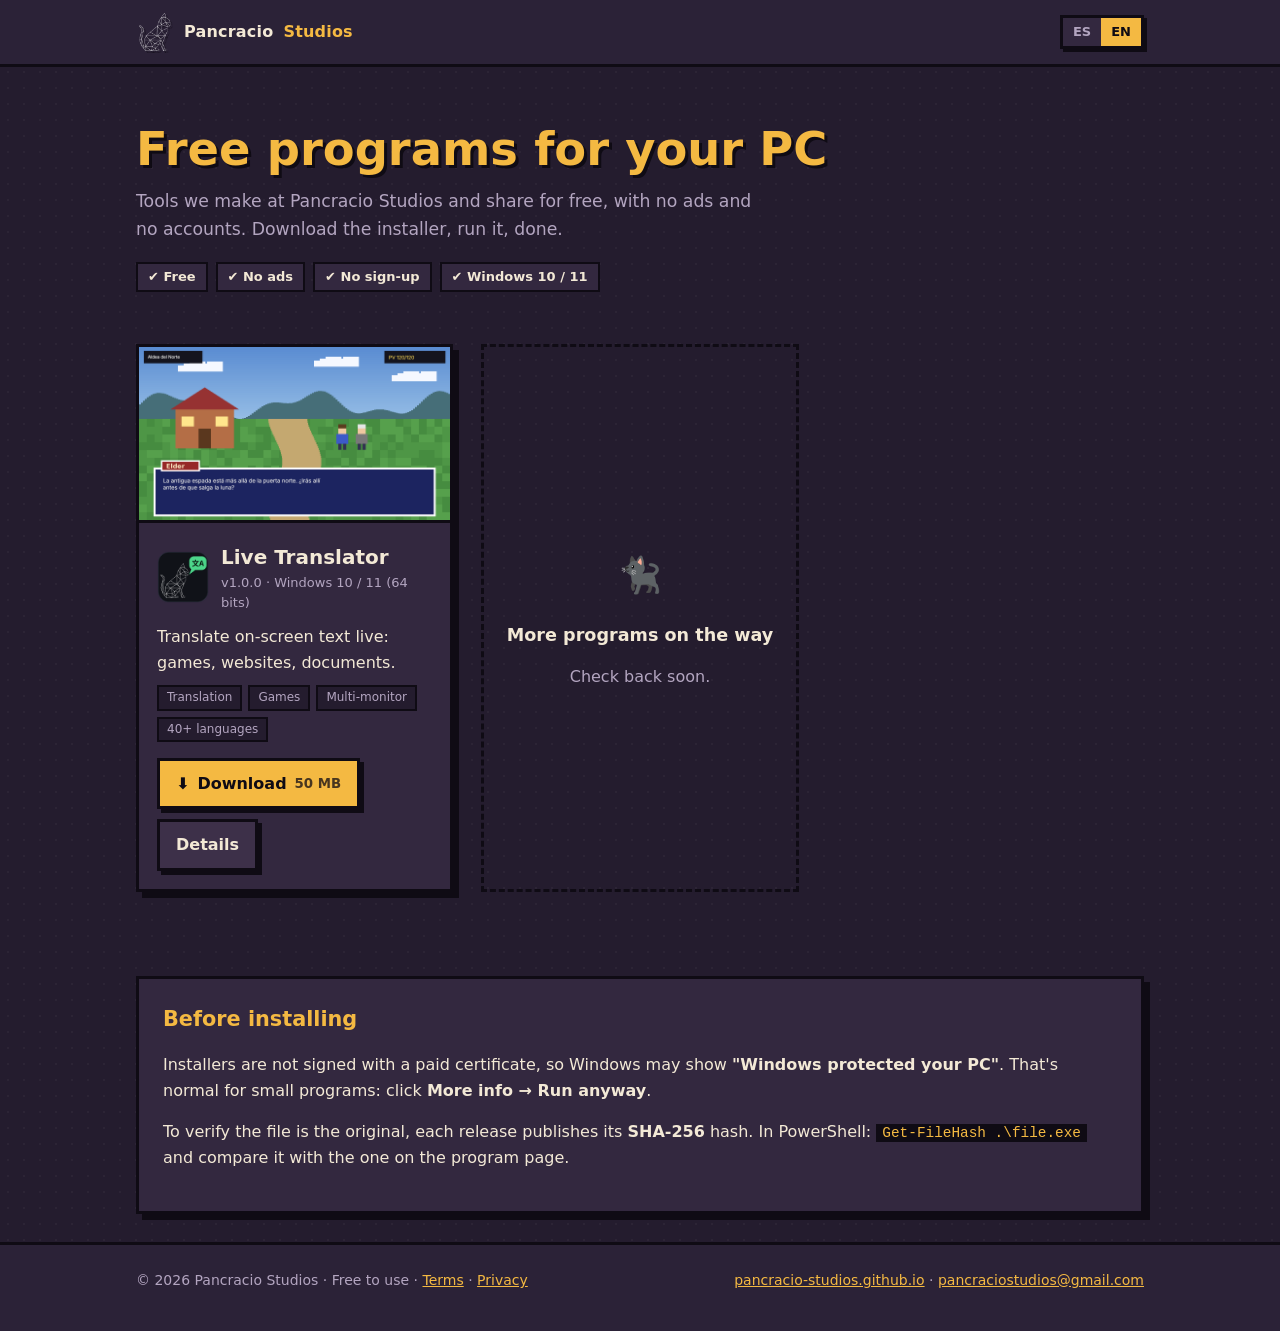
==== index.html @ 1ffad832 "Catálogo de programas y Live Translator 1.0.0 - Página del catálogo (ES/EN) que se arma desde catalo" ====
<!doctype html>
<html lang="es" data-lang="es">
<head>
<meta charset="utf-8">
<meta name="viewport" content="width=device-width, initial-scale=1">
<title>Pancracio Studios · Programas gratis</title>
<meta name="description" content="Programas gratuitos para Windows hechos por Pancracio Studios. Free Windows programs by Pancracio Studios.">
<meta property="og:title" content="Pancracio Studios · Programas gratis">
<meta property="og:description" content="Programas gratuitos para Windows. Free Windows programs.">
<meta property="og:image" content="programs/live-translator/img/despues.png">
<link rel="icon" href="assets/img/favicon.png">
<link rel="stylesheet" href="assets/css/site.css">
</head>
<body>
<header class="top">
  <div class="wrap">
    <a class="brand" href="./"><img src="assets/img/pancracio-logo.png" alt="">Pancracio <span>Studios</span></a>
    <div class="spacer"></div>
    <div class="lang" role="group" aria-label="Idioma / Language">
      <button type="button" data-set="es" aria-pressed="true">ES</button>
      <button type="button" data-set="en" aria-pressed="false">EN</button>
    </div>
  </div>
</header>

<main class="wrap">
  <section class="hero">
    <h1>
      <span lang="es">Programas gratis para tu PC</span>
      <span lang="en">Free programs for your PC</span>
    </h1>
    <p>
      <span lang="es">Herramientas que hacemos en Pancracio Studios y compartimos sin costo, sin anuncios y sin cuentas. Descarga el instalador, ábrelo y listo.</span>
      <span lang="en">Tools we make at Pancracio Studios and share for free, with no ads and no accounts. Download the installer, run it, done.</span>
    </p>
    <div class="pills">
      <span class="pill">✔ <span lang="es">Gratis</span><span lang="en">Free</span></span>
      <span class="pill">✔ <span lang="es">Sin anuncios</span><span lang="en">No ads</span></span>
      <span class="pill">✔ <span lang="es">Sin registro</span><span lang="en">No sign-up</span></span>
      <span class="pill">✔ Windows 10 / 11</span>
    </div>
  </section>

  <div id="catalog" class="grid" aria-live="polite">
    <noscript><p class="note">Activa JavaScript para ver el catálogo, o entra directo a <a href="programs/live-translator/">Live Translator</a>.</p></noscript>
  </div>

  <section class="section">
    <h2><span lang="es">Antes de instalar</span><span lang="en">Before installing</span></h2>
    <div lang="es">
      <p>Los instaladores no están firmados con un certificado de pago, así que Windows puede mostrar <b>«Windows protegió tu PC»</b>. Es normal en programas pequeños: haz clic en <b>Más información → Ejecutar de todas formas</b>.</p>
      <p>Si quieres comprobar que el archivo es el original, cada versión publica su huella <b>SHA-256</b>. En PowerShell: <code>Get-FileHash .\archivo.exe</code> y compárala con la de la página del programa.</p>
    </div>
    <div lang="en">
      <p>Installers are not signed with a paid certificate, so Windows may show <b>"Windows protected your PC"</b>. That's normal for small programs: click <b>More info → Run anyway</b>.</p>
      <p>To verify the file is the original, each release publishes its <b>SHA-256</b> hash. In PowerShell: <code>Get-FileHash .\file.exe</code> and compare it with the one on the program page.</p>
    </div>
  </section>
</main>

<footer>
  <div class="wrap">
    <span>© 2026 Pancracio Studios · <span lang="es">Uso gratuito</span><span lang="en">Free to use</span> · <a href="https://github.com/pancracio-studios/pancraciostudios-projects/blob/main/LICENSE.md"><span lang="es">Términos</span><span lang="en">Terms</span></a> · <a href="https://github.com/pancracio-studios/pancraciostudios-projects/blob/main/PRIVACY.md"><span lang="es">Privacidad</span><span lang="en">Privacy</span></a></span>
    <span><a href="https://pancracio-studios.github.io/">pancracio-studios.github.io</a> · <a href="mailto:pancraciostudios@gmail.com">pancraciostudios@gmail.com</a></span>
  </div>
</footer>
<script src="assets/js/site.js"></script>
</body>
</html>
---- assets/css/site.css ----
/* Pancracio Studios · catálogo de programas */
:root {
  --bg: #241c2e;
  --bg2: #2b2237;
  --panel: #33283f;
  --panel2: #3d3049;
  --fg: #f3e9d6;
  --dim: #b3a5c0;
  --gold: #f4b942;
  --ink: #0f0b14;
  --ok: #4cd68a;
  --radius: 0;
  --shadow: 6px 6px 0 var(--ink);
  --mono: ui-monospace, "Cascadia Code", Consolas, monospace;
}

* { box-sizing: border-box; }
html { -webkit-text-size-adjust: 100%; }
body {
  margin: 0;
  background: var(--bg);
  background-image: radial-gradient(rgba(255, 255, 255, 0.035) 1px, transparent 1px);
  background-size: 16px 16px;
  color: var(--fg);
  font: 16px/1.6 system-ui, "Segoe UI", sans-serif;
}
a { color: var(--gold); }
a:hover { color: #ffd27a; }
img { max-width: 100%; display: block; }
code, kbd { font-family: var(--mono); font-size: 0.9em; background: var(--ink); padding: 1px 6px; color: var(--gold); }
kbd { border-bottom: 2px solid #4a3d58; }

.wrap { max-width: 1040px; margin: 0 auto; padding: 0 16px; }

/* Idiomas: se muestra solo el elegido */
html[data-lang="es"] [lang="en"]:not(html),
html[data-lang="en"] [lang="es"]:not(html) { display: none !important; }

/* Encabezado */
.top { border-bottom: 3px solid var(--ink); background: var(--bg2); position: sticky; top: 0; z-index: 10; }
.top .wrap { display: flex; align-items: center; gap: 12px; min-height: 64px; }
.brand { display: flex; align-items: center; gap: 10px; text-decoration: none; color: var(--fg); font-weight: 800; letter-spacing: 0.2px; }
.brand img { width: 38px; height: 38px; object-fit: contain; filter: drop-shadow(2px 2px 0 var(--ink)); }
.brand span { color: var(--gold); }
.spacer { flex: 1; }
.lang { display: flex; border: 3px solid var(--ink); box-shadow: 3px 3px 0 var(--ink); }
.lang button {
  font: inherit; font-weight: 700; font-size: 13px; padding: 4px 10px; cursor: pointer;
  background: var(--panel); color: var(--dim); border: 0;
}
.lang button[aria-pressed="true"] { background: var(--gold); color: var(--ink); }

/* Portada */
.hero { padding: 56px 0 24px; }
.hero h1 { font-size: clamp(1.9rem, 5vw, 2.9rem); line-height: 1.15; margin: 0 0 12px; color: var(--gold); text-shadow: 3px 3px 0 var(--ink); }
.hero p { color: var(--dim); max-width: 640px; margin: 0; font-size: 1.08rem; }
.pills { display: flex; flex-wrap: wrap; gap: 8px; margin-top: 18px; }
.pill { font-size: 13px; font-weight: 700; padding: 3px 10px; background: var(--panel); border: 2px solid var(--ink); color: var(--fg); }

/* Tarjetas del catálogo */
.grid { display: grid; grid-template-columns: repeat(auto-fill, minmax(300px, 1fr)); gap: 28px; padding: 28px 0 56px; }
.card {
  background: var(--panel); border: 3px solid var(--ink); box-shadow: var(--shadow);
  display: flex; flex-direction: column; transition: transform 0.12s, box-shadow 0.12s;
}
.card:hover { transform: translate(-2px, -2px); box-shadow: 8px 8px 0 var(--ink); }
.card .shot { aspect-ratio: 16 / 9; overflow: hidden; border-bottom: 3px solid var(--ink); background: var(--ink); }
.card .shot img { width: 100%; height: 100%; object-fit: cover; }
.card .body { padding: 18px; display: flex; flex-direction: column; gap: 10px; flex: 1; }
.card .head { display: flex; gap: 12px; align-items: center; }
.card .head img { width: 52px; height: 52px; }
.card h2 { margin: 0; font-size: 1.25rem; }
.meta { color: var(--dim); font-size: 13px; }
.tags { display: flex; flex-wrap: wrap; gap: 6px; }
.tag { font-size: 12px; padding: 1px 8px; background: var(--bg); border: 2px solid var(--ink); color: var(--dim); }
.card p { margin: 0; }
.card.soon { border-style: dashed; box-shadow: none; background: transparent; align-items: center; justify-content: center; text-align: center; min-height: 260px; color: var(--dim); }
.card.soon:hover { transform: none; box-shadow: none; }
.card.soon b { display: block; color: var(--fg); font-size: 1.1rem; margin: 8px 0 4px; }
.card.soon .big { font-size: 2.2rem; }
.actions { display: flex; flex-wrap: wrap; gap: 10px; margin-top: auto; padding-top: 6px; }

/* Botones */
.btn {
  display: inline-flex; align-items: center; justify-content: center; gap: 8px;
  font-weight: 800; text-decoration: none; padding: 10px 16px; border: 3px solid var(--ink);
  box-shadow: 4px 4px 0 var(--ink); background: var(--panel2); color: var(--fg); cursor: pointer;
}
.btn:hover { color: var(--fg); transform: translate(-1px, -1px); box-shadow: 5px 5px 0 var(--ink); }
.btn:active { transform: translate(3px, 3px); box-shadow: 1px 1px 0 var(--ink); }
.btn.primary { background: var(--gold); color: var(--ink); }
.btn.primary:hover { color: var(--ink); background: #ffc95c; }
.btn.big { font-size: 1.1rem; padding: 14px 22px; }
.btn small { font-weight: 600; opacity: 0.75; }

/* Secciones de la página de un programa */
.section { background: var(--panel); border: 3px solid var(--ink); box-shadow: var(--shadow); padding: 24px; margin: 28px 0; }
.section h2 { margin: 0 0 12px; color: var(--gold); font-size: 1.3rem; }
.section h3 { margin: 18px 0 6px; font-size: 1.05rem; }
.section ul, .section ol { padding-left: 22px; margin: 8px 0; }
.section li { margin: 4px 0; }
.two { display: grid; grid-template-columns: 1fr 1fr; gap: 24px; }
.features { display: grid; grid-template-columns: repeat(auto-fill, minmax(220px, 1fr)); gap: 16px; }
.feature { background: var(--bg); border: 2px solid var(--ink); padding: 14px; }
.feature b { display: block; margin-bottom: 4px; }
.feature p { margin: 0; color: var(--dim); font-size: 14px; }
.note { background: var(--bg); border-left: 5px solid var(--gold); padding: 12px 14px; color: var(--dim); font-size: 14px; }
.note b { color: var(--fg); }
table { width: 100%; border-collapse: collapse; font-size: 14px; }
th, td { text-align: left; padding: 8px 10px; border-bottom: 2px solid var(--bg); vertical-align: top; }
th { color: var(--gold); }
details { background: var(--bg); border: 2px solid var(--ink); padding: 10px 14px; margin: 10px 0; }
details summary { cursor: pointer; font-weight: 700; }
details p { margin: 8px 0 0; color: var(--dim); }
.hash { font-family: var(--mono); font-size: 12px; word-break: break-all; color: var(--dim); }

/* Comparador antes / después */
.compare { position: relative; border: 3px solid var(--ink); box-shadow: var(--shadow); overflow: hidden; background: var(--ink); user-select: none; touch-action: pan-y; }
.compare img { width: 100%; image-rendering: pixelated; }
.compare .after { position: absolute; inset: 0; clip-path: inset(0 0 0 50%); }
.compare .after img { width: 100%; height: 100%; object-fit: cover; }
.compare input[type="range"] { position: absolute; inset: 0; width: 100%; height: 100%; opacity: 0; cursor: ew-resize; margin: 0; }
.compare .bar { position: absolute; top: 0; bottom: 0; left: 50%; width: 4px; margin-left: -2px; background: var(--gold); pointer-events: none; }
.compare .bar::after { content: "⇆"; position: absolute; top: 50%; left: 50%; transform: translate(-50%, -50%); background: var(--gold); color: var(--ink); font-weight: 900; padding: 4px 8px; border: 3px solid var(--ink); }
.compare .lbl { position: absolute; top: 10px; padding: 2px 8px; font-size: 12px; font-weight: 800; background: var(--ink); color: var(--fg); pointer-events: none; }
.compare .lbl.l { left: 10px; }
.compare .lbl.r { right: 10px; color: var(--ok); }

.prog-head { display: flex; gap: 20px; align-items: center; flex-wrap: wrap; }
.prog-head img { width: 96px; height: 96px; filter: drop-shadow(4px 4px 0 var(--ink)); }
.prog-head h1 { margin: 0; }
.crumbs { font-size: 14px; color: var(--dim); margin-bottom: 14px; }
.crumbs a { color: var(--dim); }

footer { border-top: 3px solid var(--ink); background: var(--bg2); color: var(--dim); font-size: 14px; padding: 24px 0 40px; }
footer .wrap { display: flex; flex-wrap: wrap; gap: 8px 24px; justify-content: space-between; }

@media (max-width: 720px) {
  .two { grid-template-columns: 1fr; }
  .section { padding: 18px; }
  .grid { grid-template-columns: 1fr; }
  .hero { padding-top: 36px; }
}
@media (prefers-reduced-motion: reduce) {
  .card, .btn { transition: none; }
}
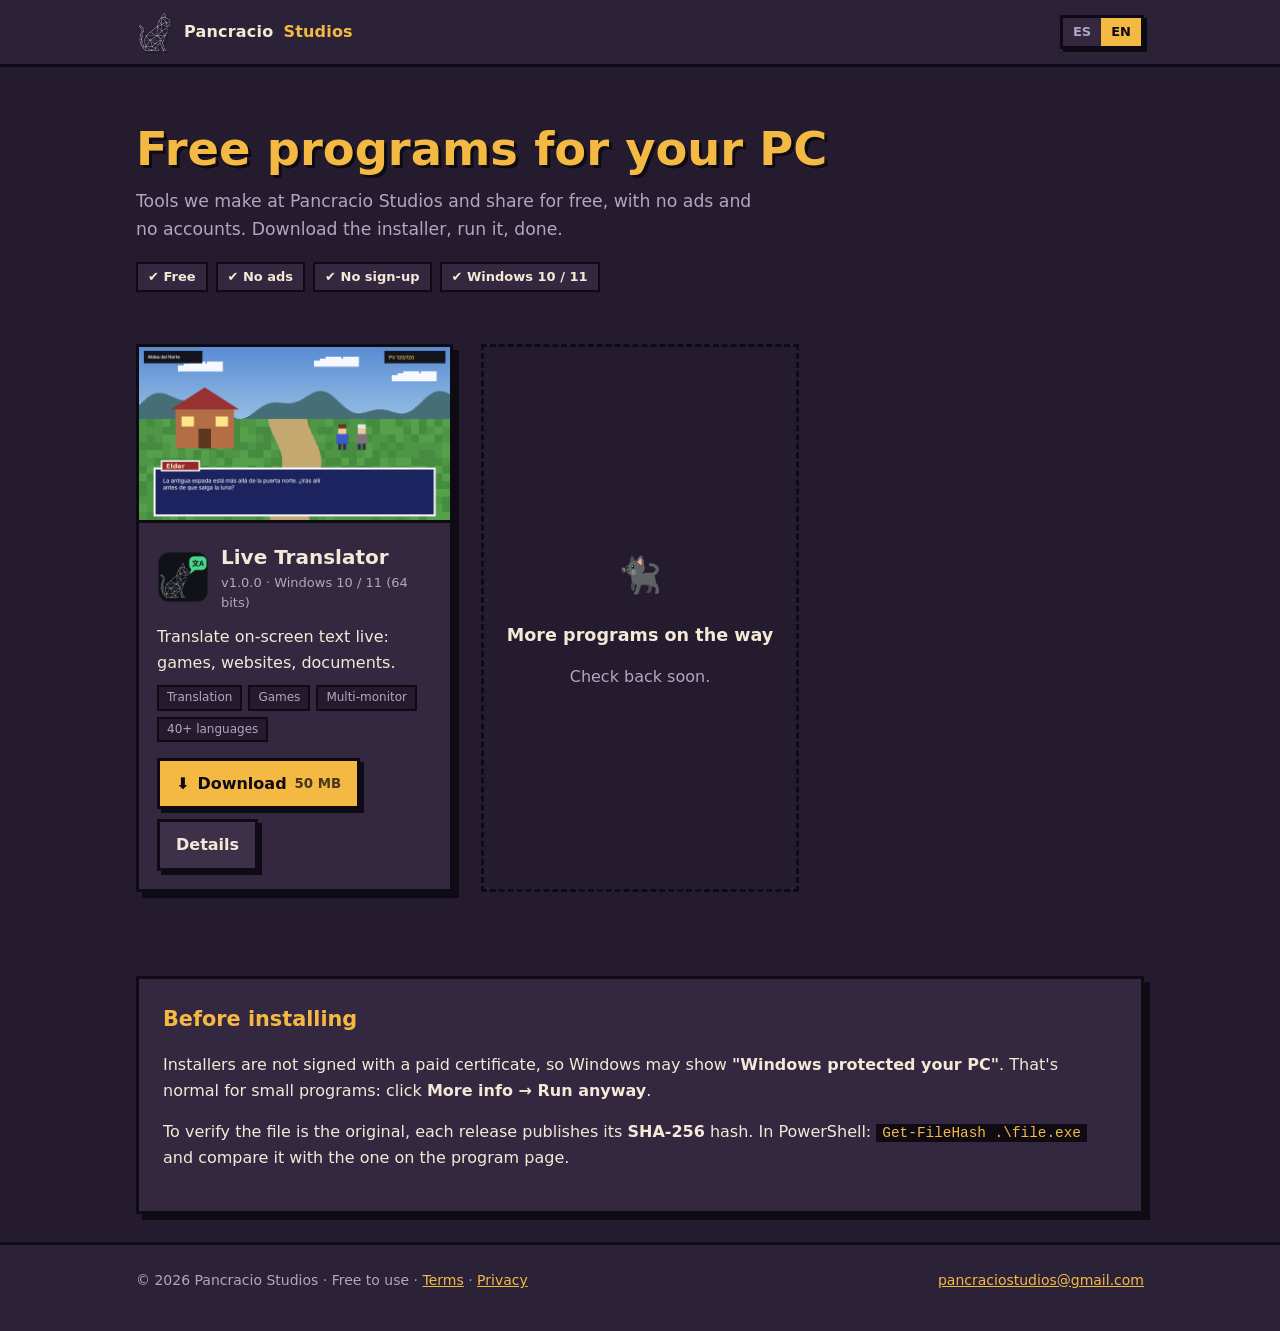
==== commit ffade211: "Quitar enlace al sitio de Pixel To-Do del pie del catálogo" ====
--- a/index.html
+++ b/index.html
@@ -61,7 +61,7 @@
 <footer>
   <div class="wrap">
     <span>© 2026 Pancracio Studios · <span lang="es">Uso gratuito</span><span lang="en">Free to use</span> · <a href="https://github.com/pancracio-studios/pancraciostudios-projects/blob/main/LICENSE.md"><span lang="es">Términos</span><span lang="en">Terms</span></a> · <a href="https://github.com/pancracio-studios/pancraciostudios-projects/blob/main/PRIVACY.md"><span lang="es">Privacidad</span><span lang="en">Privacy</span></a></span>
-    <span><a href="https://pancracio-studios.github.io/">pancracio-studios.github.io</a> · <a href="mailto:pancraciostudios@gmail.com">pancraciostudios@gmail.com</a></span>
+    <span><a href="mailto:pancraciostudios@gmail.com">pancraciostudios@gmail.com</a></span>
   </div>
 </footer>
 <script src="assets/js/site.js"></script>
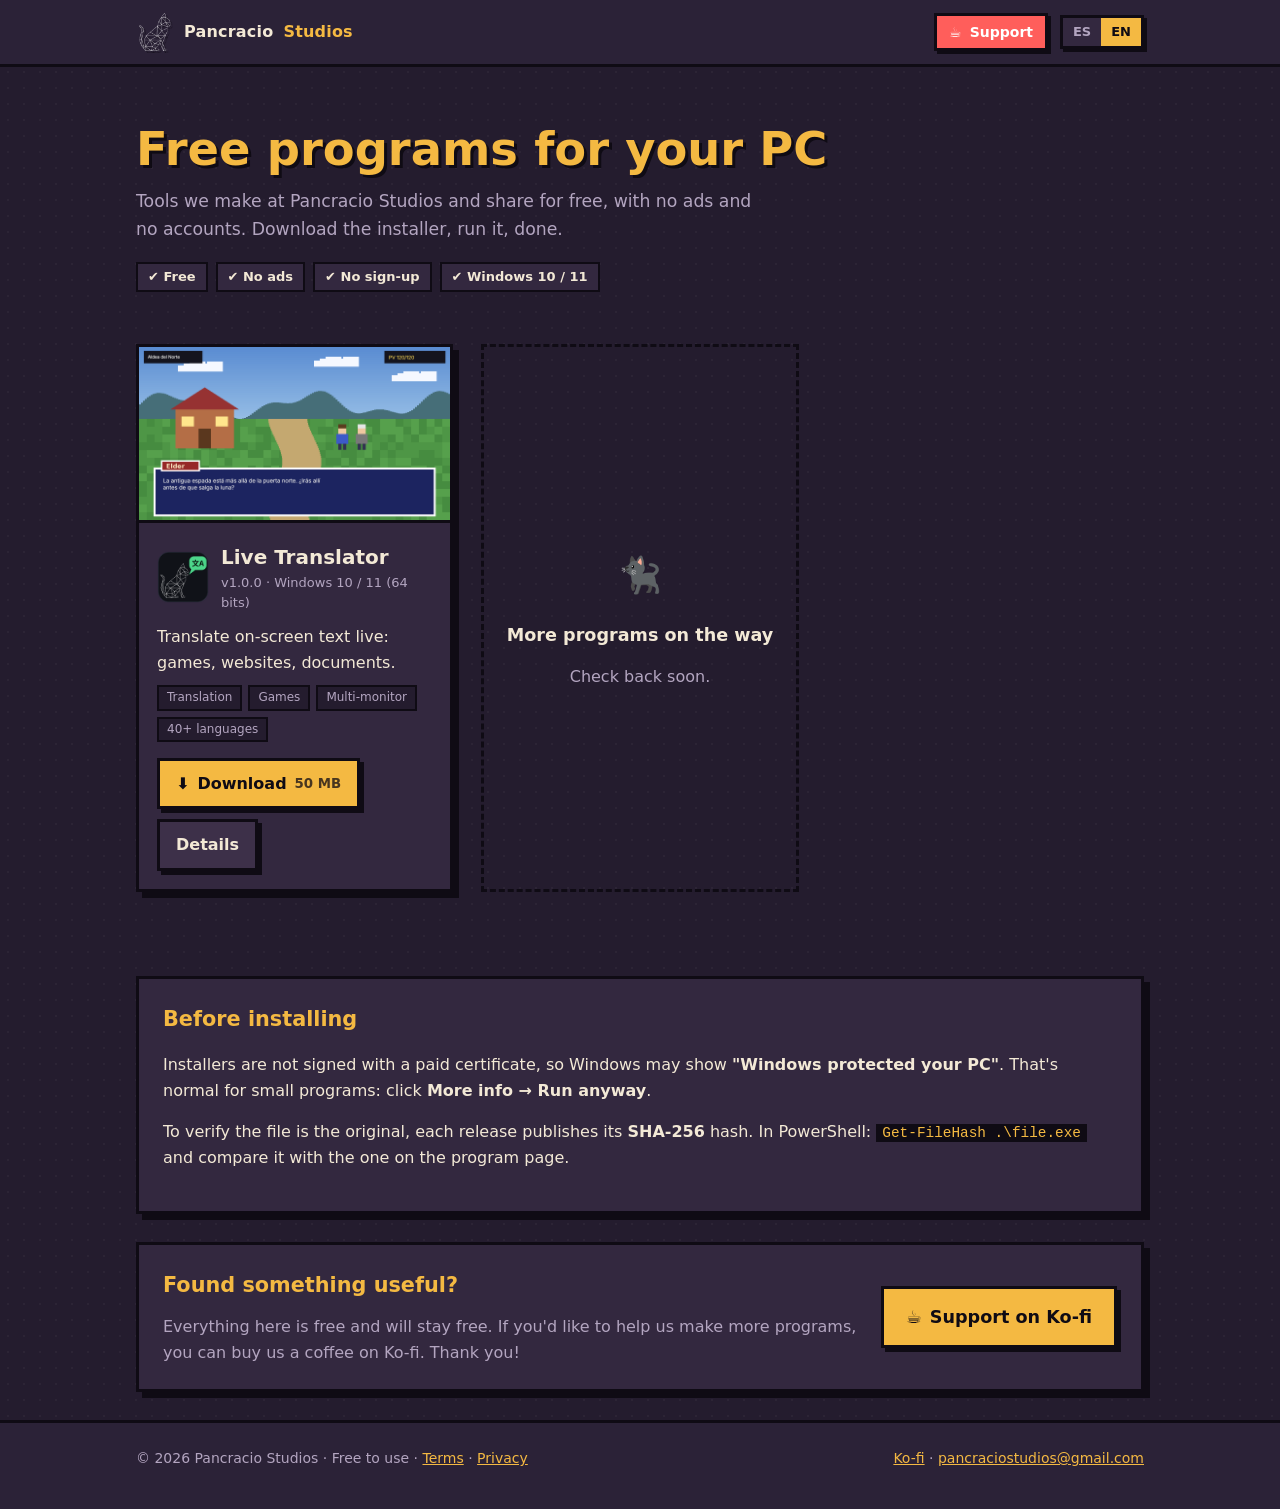
==== commit ad18a669: "Botón y sección para apoyar en Ko-fi" ====
--- a/index.html
+++ b/index.html
@@ -16,6 +16,7 @@
   <div class="wrap">
     <a class="brand" href="./"><img src="assets/img/pancracio-logo.png" alt="">Pancracio <span>Studios</span></a>
     <div class="spacer"></div>
+    <a class="btn support" href="https://ko-fi.com/pancraciostudios" target="_blank" rel="noopener" aria-label="Apoyar en Ko-fi / Support on Ko-fi">☕ <span class="txt"><span lang="es">Apoyar</span><span lang="en">Support</span></span></a>
     <div class="lang" role="group" aria-label="Idioma / Language">
       <button type="button" data-set="es" aria-pressed="true">ES</button>
       <button type="button" data-set="en" aria-pressed="false">EN</button>
@@ -56,12 +57,20 @@
       <p>To verify the file is the original, each release publishes its <b>SHA-256</b> hash. In PowerShell: <code>Get-FileHash .\file.exe</code> and compare it with the one on the program page.</p>
     </div>
   </section>
+
+  <section class="section support-box">
+    <div>
+      <h2><span lang="es">¿Te sirvió algo?</span><span lang="en">Found something useful?</span></h2>
+      <p><span lang="es">Todo aquí es gratis y seguirá siéndolo. Si quieres apoyar para que salgan más programas, puedes invitarnos un café en Ko-fi. ¡Gracias!</span><span lang="en">Everything here is free and will stay free. If you'd like to help us make more programs, you can buy us a coffee on Ko-fi. Thank you!</span></p>
+    </div>
+    <a class="btn primary big" href="https://ko-fi.com/pancraciostudios" target="_blank" rel="noopener">☕ <span lang="es">Apoyar en Ko-fi</span><span lang="en">Support on Ko-fi</span></a>
+  </section>
 </main>
 
 <footer>
   <div class="wrap">
     <span>© 2026 Pancracio Studios · <span lang="es">Uso gratuito</span><span lang="en">Free to use</span> · <a href="https://github.com/pancracio-studios/pancraciostudios-projects/blob/main/LICENSE.md"><span lang="es">Términos</span><span lang="en">Terms</span></a> · <a href="https://github.com/pancracio-studios/pancraciostudios-projects/blob/main/PRIVACY.md"><span lang="es">Privacidad</span><span lang="en">Privacy</span></a></span>
-    <span><a href="mailto:pancraciostudios@gmail.com">pancraciostudios@gmail.com</a></span>
+    <span><a href="https://ko-fi.com/pancraciostudios" target="_blank" rel="noopener">Ko-fi</a> · <a href="mailto:pancraciostudios@gmail.com">pancraciostudios@gmail.com</a></span>
   </div>
 </footer>
 <script src="assets/js/site.js"></script>
--- a/assets/css/site.css
+++ b/assets/css/site.css
@@ -43,6 +43,11 @@
 .brand img { width: 38px; height: 38px; object-fit: contain; filter: drop-shadow(2px 2px 0 var(--ink)); }
 .brand span { color: var(--gold); }
 .spacer { flex: 1; }
+.btn.support { padding: 5px 12px; font-size: 14px; box-shadow: 3px 3px 0 var(--ink); background: #ff5e5b; color: #fff; }
+.btn.support:hover { color: #fff; background: #ff7673; }
+.support-box { display: flex; gap: 20px; align-items: center; justify-content: space-between; flex-wrap: wrap; border-color: var(--ink); background: linear-gradient(135deg, var(--panel) 0%, #45304a 100%); }
+.support-box > div { flex: 1 1 320px; }
+.support-box p { margin: 0; color: var(--dim); }
 .lang { display: flex; border: 3px solid var(--ink); box-shadow: 3px 3px 0 var(--ink); }
 .lang button {
   font: inherit; font-weight: 700; font-size: 13px; padding: 4px 10px; cursor: pointer;
@@ -135,6 +140,11 @@
 footer { border-top: 3px solid var(--ink); background: var(--bg2); color: var(--dim); font-size: 14px; padding: 24px 0 40px; }
 footer .wrap { display: flex; flex-wrap: wrap; gap: 8px 24px; justify-content: space-between; }
 
+@media (max-width: 480px) {
+  .btn.support .txt { display: none; }
+  .top .wrap { gap: 8px; }
+  .brand { font-size: 15px; }
+}
 @media (max-width: 720px) {
   .two { grid-template-columns: 1fr; }
   .section { padding: 18px; }
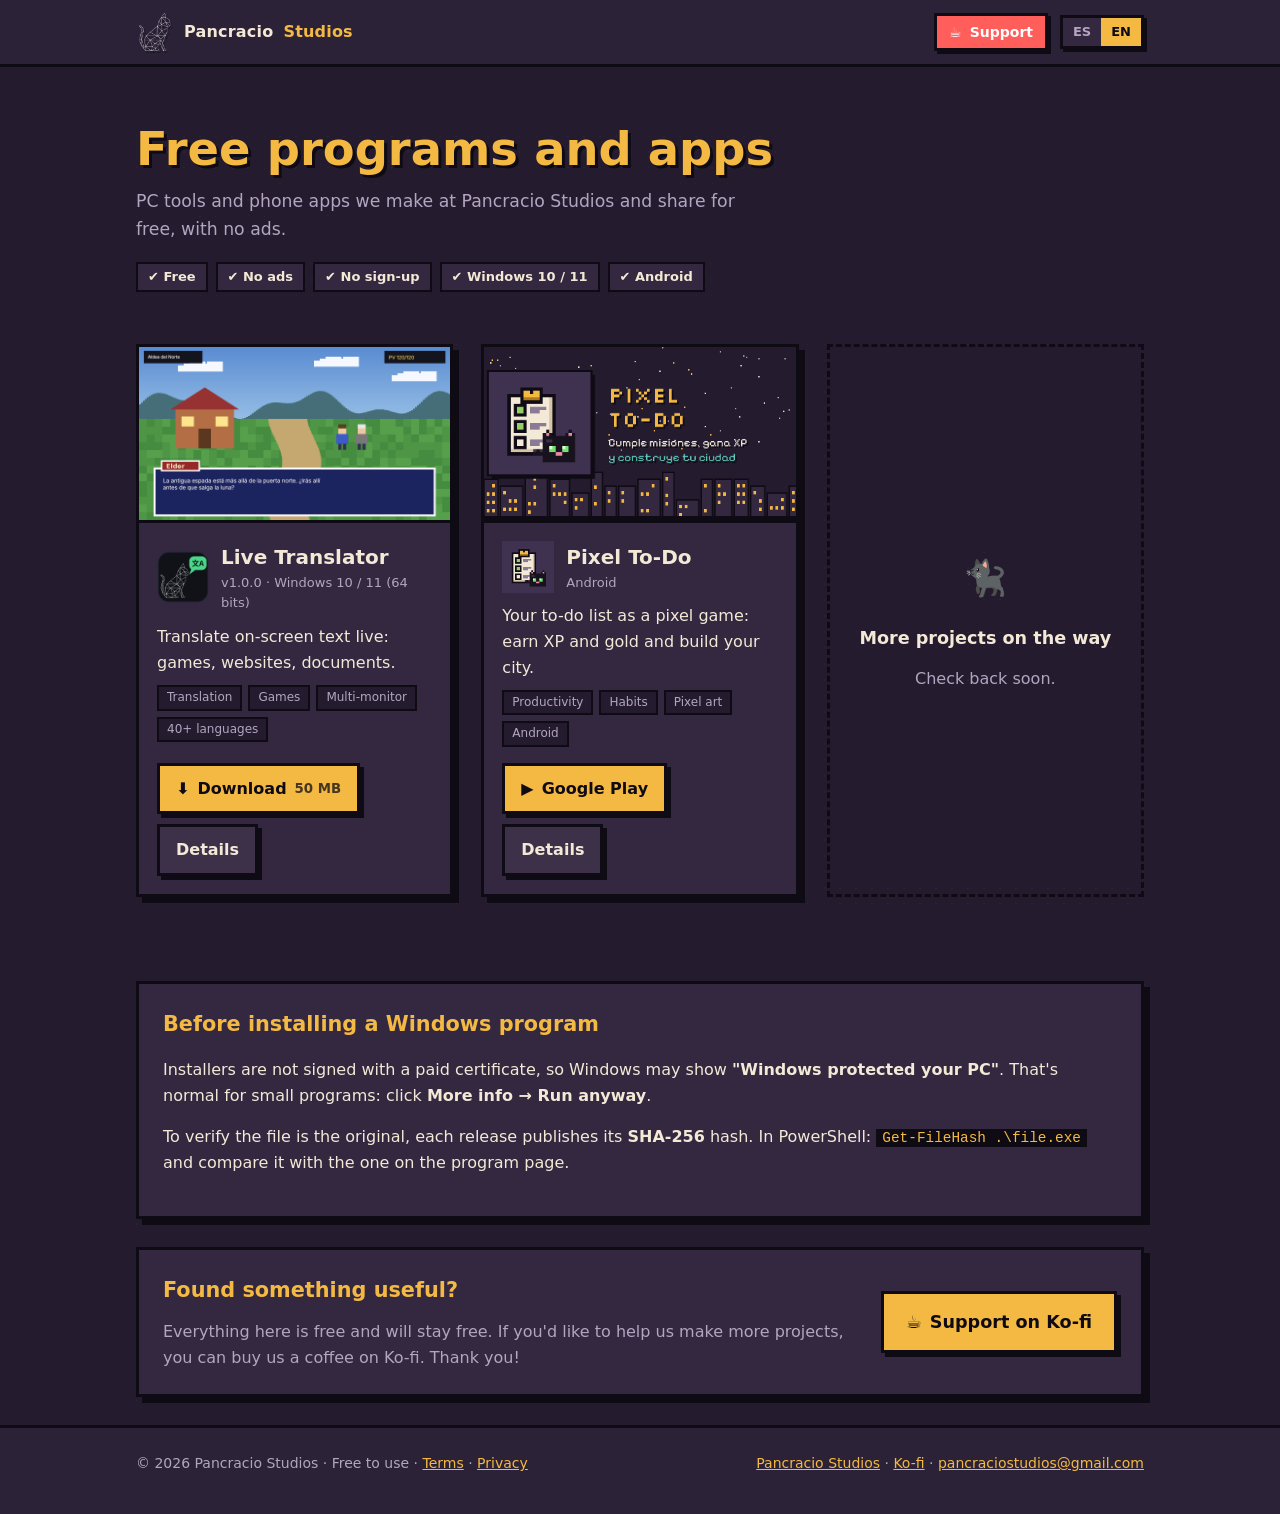
==== commit 10436efa: "Agregar Pixel To-Do (Android) al catálogo de proyectos - Página programs/pixel-todo con funciones, p" ====
--- a/index.html
+++ b/index.html
@@ -3,10 +3,10 @@
 <head>
 <meta charset="utf-8">
 <meta name="viewport" content="width=device-width, initial-scale=1">
-<title>Pancracio Studios · Programas gratis</title>
-<meta name="description" content="Programas gratuitos para Windows hechos por Pancracio Studios. Free Windows programs by Pancracio Studios.">
-<meta property="og:title" content="Pancracio Studios · Programas gratis">
-<meta property="og:description" content="Programas gratuitos para Windows. Free Windows programs.">
+<title>Pancracio Studios · Proyectos gratis</title>
+<meta name="description" content="Programas y apps gratuitos de Pancracio Studios para Windows y Android. Free Windows programs and Android apps by Pancracio Studios.">
+<meta property="og:title" content="Pancracio Studios · Proyectos gratis">
+<meta property="og:description" content="Programas y apps gratis para Windows y Android. Free programs and apps for Windows and Android.">
 <meta property="og:image" content="programs/live-translator/img/despues.png">
 <link rel="icon" href="assets/img/favicon.png">
 <link rel="stylesheet" href="assets/css/site.css">
@@ -27,27 +27,28 @@
 <main class="wrap">
   <section class="hero">
     <h1>
-      <span lang="es">Programas gratis para tu PC</span>
-      <span lang="en">Free programs for your PC</span>
+      <span lang="es">Programas y apps gratis</span>
+      <span lang="en">Free programs and apps</span>
     </h1>
     <p>
-      <span lang="es">Herramientas que hacemos en Pancracio Studios y compartimos sin costo, sin anuncios y sin cuentas. Descarga el instalador, ábrelo y listo.</span>
-      <span lang="en">Tools we make at Pancracio Studios and share for free, with no ads and no accounts. Download the installer, run it, done.</span>
+      <span lang="es">Herramientas para tu PC y apps para tu celular que hacemos en Pancracio Studios y compartimos sin costo y sin anuncios.</span>
+      <span lang="en">PC tools and phone apps we make at Pancracio Studios and share for free, with no ads.</span>
     </p>
     <div class="pills">
       <span class="pill">✔ <span lang="es">Gratis</span><span lang="en">Free</span></span>
       <span class="pill">✔ <span lang="es">Sin anuncios</span><span lang="en">No ads</span></span>
       <span class="pill">✔ <span lang="es">Sin registro</span><span lang="en">No sign-up</span></span>
       <span class="pill">✔ Windows 10 / 11</span>
+      <span class="pill">✔ Android</span>
     </div>
   </section>
 
   <div id="catalog" class="grid" aria-live="polite">
-    <noscript><p class="note">Activa JavaScript para ver el catálogo, o entra directo a <a href="programs/live-translator/">Live Translator</a>.</p></noscript>
+    <noscript><p class="note">Activa JavaScript para ver el catálogo, o entra directo a <a href="programs/live-translator/">Live Translator</a> o <a href="programs/pixel-todo/">Pixel To-Do</a>.</p></noscript>
   </div>
 
   <section class="section">
-    <h2><span lang="es">Antes de instalar</span><span lang="en">Before installing</span></h2>
+    <h2><span lang="es">Antes de instalar un programa de Windows</span><span lang="en">Before installing a Windows program</span></h2>
     <div lang="es">
       <p>Los instaladores no están firmados con un certificado de pago, así que Windows puede mostrar <b>«Windows protegió tu PC»</b>. Es normal en programas pequeños: haz clic en <b>Más información → Ejecutar de todas formas</b>.</p>
       <p>Si quieres comprobar que el archivo es el original, cada versión publica su huella <b>SHA-256</b>. En PowerShell: <code>Get-FileHash .\archivo.exe</code> y compárala con la de la página del programa.</p>
@@ -61,7 +62,7 @@
   <section class="section support-box">
     <div>
       <h2><span lang="es">¿Te sirvió algo?</span><span lang="en">Found something useful?</span></h2>
-      <p><span lang="es">Todo aquí es gratis y seguirá siéndolo. Si quieres apoyar para que salgan más programas, puedes invitarnos un café en Ko-fi. ¡Gracias!</span><span lang="en">Everything here is free and will stay free. If you'd like to help us make more programs, you can buy us a coffee on Ko-fi. Thank you!</span></p>
+      <p><span lang="es">Todo aquí es gratis y seguirá siéndolo. Si quieres apoyar para que salgan más proyectos, puedes invitarnos un café en Ko-fi. ¡Gracias!</span><span lang="en">Everything here is free and will stay free. If you'd like to help us make more projects, you can buy us a coffee on Ko-fi. Thank you!</span></p>
     </div>
     <a class="btn primary big" href="https://ko-fi.com/pancraciostudios" target="_blank" rel="noopener">☕ <span lang="es">Apoyar en Ko-fi</span><span lang="en">Support on Ko-fi</span></a>
   </section>
@@ -70,7 +71,7 @@
 <footer>
   <div class="wrap">
     <span>© 2026 Pancracio Studios · <span lang="es">Uso gratuito</span><span lang="en">Free to use</span> · <a href="https://github.com/pancracio-studios/pancraciostudios-projects/blob/main/LICENSE.md"><span lang="es">Términos</span><span lang="en">Terms</span></a> · <a href="https://github.com/pancracio-studios/pancraciostudios-projects/blob/main/PRIVACY.md"><span lang="es">Privacidad</span><span lang="en">Privacy</span></a></span>
-    <span><a href="https://ko-fi.com/pancraciostudios" target="_blank" rel="noopener">Ko-fi</a> · <a href="mailto:pancraciostudios@gmail.com">pancraciostudios@gmail.com</a></span>
+    <span><a href="https://pancracio-studios.github.io/">Pancracio Studios</a> · <a href="https://ko-fi.com/pancraciostudios" target="_blank" rel="noopener">Ko-fi</a> · <a href="mailto:pancraciostudios@gmail.com">pancraciostudios@gmail.com</a></span>
   </div>
 </footer>
 <script src="assets/js/site.js"></script>
